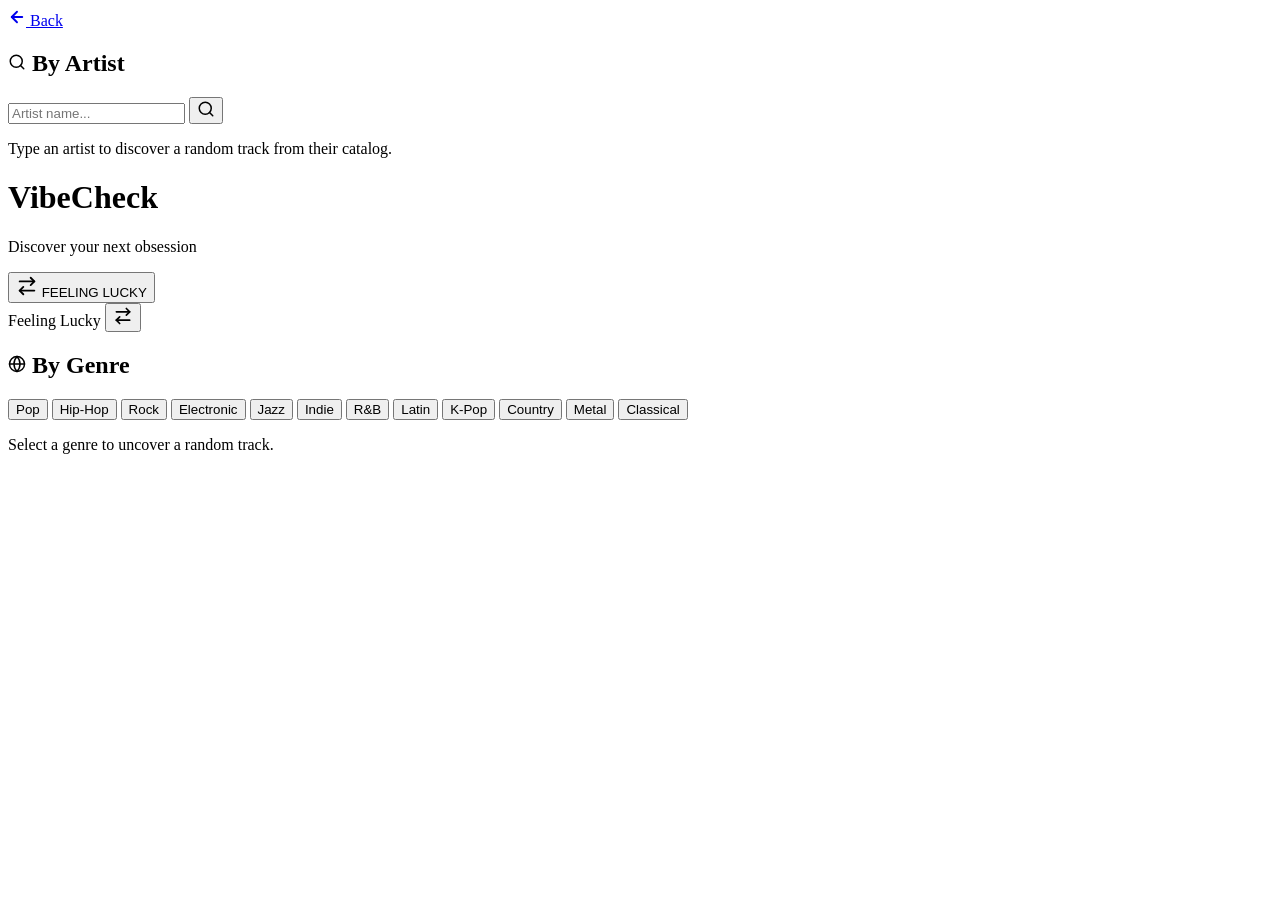
==== app.html @ c946455c "Rename VibeCheck3/app.html to app.html" ====
<!DOCTYPE html>
<html lang="en">
<head>
  <meta charset="UTF-8" />
  <meta name="viewport" content="width=device-width, initial-scale=1.0" />
  <title>VibeCheck</title>
  <link rel="icon" type="image/svg+xml" href="favicon.svg" />
  <link rel="preconnect" href="https://fonts.googleapis.com" />
  <link rel="preconnect" href="https://fonts.gstatic.com" crossorigin />
  <link href="https://fonts.googleapis.com/css2?family=Outfit:wght@300;400;500;700;900&family=Space+Grotesk:wght@400;500;700&display=swap" rel="stylesheet" />
  <link rel="stylesheet" href="style.css" />
</head>
<body>

  <a href="landing.html" class="back-btn" id="backBtn">
    <svg xmlns="http://www.w3.org/2000/svg" width="18" height="18" viewBox="0 0 24 24" fill="none" stroke="currentColor" stroke-width="2.5" stroke-linecap="round" stroke-linejoin="round"><path d="M19 12H5"/><path d="m12 19-7-7 7-7"/></svg>
    Back
  </a>

  <div class="layout">

    <!-- LEFT: By Artist -->
    <div class="panel panel--artist">
      <div class="panel__topbar panel__topbar--pink"></div>
      <h2 class="panel__title">
        <svg xmlns="http://www.w3.org/2000/svg" width="18" height="18" viewBox="0 0 24 24" fill="none" stroke="currentColor" stroke-width="2" stroke-linecap="round" stroke-linejoin="round" class="icon icon--pink"><circle cx="11" cy="11" r="8"/><path d="m21 21-4.3-4.3"/></svg>
        By Artist
      </h2>
      <form class="search-form" id="artistForm">
        <input type="text" id="artistInput" class="search-input" placeholder="Artist name..." autocomplete="off" />
        <button type="submit" class="search-btn search-btn--pink" id="artistBtn">
          <svg xmlns="http://www.w3.org/2000/svg" width="18" height="18" viewBox="0 0 24 24" fill="none" stroke="currentColor" stroke-width="2" stroke-linecap="round" stroke-linejoin="round"><circle cx="11" cy="11" r="8"/><path d="m21 21-4.3-4.3"/></svg>
        </button>
      </form>
      <div class="panel__result" id="artistResult">
        <p class="panel__empty">Type an artist to discover a random track from their catalog.</p>
      </div>
    </div>

    <!-- CENTER: Feeling Lucky -->
    <div class="panel panel--lucky">
      <div class="panel__topbar panel__topbar--purple"></div>
      <div class="panel__glow"></div>
      <div class="lucky-hero" id="luckyHero">
        <h1 class="lucky-title">VibeCheck</h1>
        <p class="lucky-sub">Discover your next obsession</p>
        <button class="lucky-btn" id="luckyBtn">
          <span class="lucky-btn__border"></span>
          <span class="lucky-btn__bg"></span>
          <span class="lucky-btn__label">
            <svg xmlns="http://www.w3.org/2000/svg" width="22" height="22" viewBox="0 0 24 24" fill="none" stroke="currentColor" stroke-width="2" stroke-linecap="round" stroke-linejoin="round"><path d="m16 3 4 4-4 4"/><path d="M20 7H4"/><path d="m8 21-4-4 4-4"/><path d="M4 17h16"/></svg>
            FEELING LUCKY
          </span>
        </button>
      </div>
      <div class="panel__result panel__result--lucky hidden" id="luckyResult">
        <div class="lucky-result-header">
          <span class="panel__title" style="margin-bottom:0">Feeling Lucky</span>
          <button class="reload-btn" id="luckyReload" title="Shuffle again">
            <svg xmlns="http://www.w3.org/2000/svg" width="20" height="20" viewBox="0 0 24 24" fill="none" stroke="currentColor" stroke-width="2" stroke-linecap="round" stroke-linejoin="round"><path d="m16 3 4 4-4 4"/><path d="M20 7H4"/><path d="m8 21-4-4 4-4"/><path d="M4 17h16"/></svg>
          </button>
        </div>
      </div>
    </div>

    <!-- RIGHT: By Genre -->
    <div class="panel panel--genre">
      <div class="panel__topbar panel__topbar--cyan"></div>
      <h2 class="panel__title">
        <svg xmlns="http://www.w3.org/2000/svg" width="18" height="18" viewBox="0 0 24 24" fill="none" stroke="currentColor" stroke-width="2" stroke-linecap="round" stroke-linejoin="round" class="icon icon--cyan"><circle cx="12" cy="12" r="10"/><path d="M12 2a14.5 14.5 0 0 0 0 20 14.5 14.5 0 0 0 0-20"/><path d="M2 12h20"/></svg>
        By Genre
      </h2>
      <div class="genre-chips">
        <button class="chip" data-genre="Pop">Pop</button>
        <button class="chip" data-genre="Hip-Hop">Hip-Hop</button>
        <button class="chip" data-genre="Rock">Rock</button>
        <button class="chip" data-genre="Electronic">Electronic</button>
        <button class="chip" data-genre="Jazz">Jazz</button>
        <button class="chip" data-genre="Indie">Indie</button>
        <button class="chip" data-genre="R&B">R&B</button>
        <button class="chip" data-genre="Latin">Latin</button>
        <button class="chip" data-genre="K-Pop">K-Pop</button>
        <button class="chip" data-genre="Country">Country</button>
        <button class="chip" data-genre="Metal">Metal</button>
        <button class="chip" data-genre="Classical">Classical</button>
      </div>
      <div class="panel__result" id="genreResult">
        <p class="panel__empty">Select a genre to uncover a random track.</p>
      </div>
    </div>

  </div>

  <script src="script.js"></script>
  <script>
    // Fade out on back button click
    document.getElementById("backBtn").addEventListener("click", function(e) {
      e.preventDefault();
      const href = this.getAttribute("href");
      document.body.style.opacity = "0";
      setTimeout(() => { window.location.href = href; }, 280);
    });
  </script>
</body>
</html>
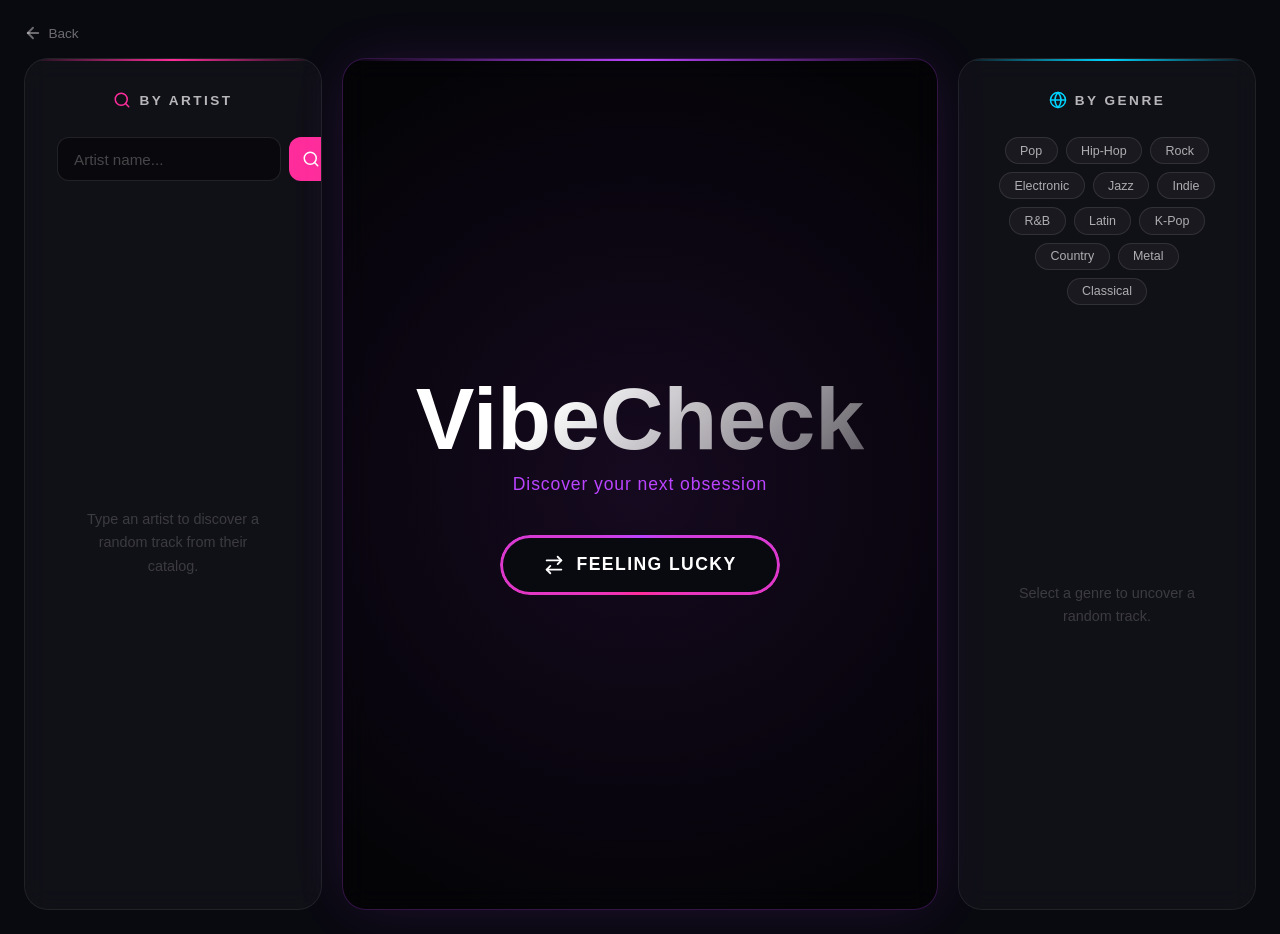
==== commit 5743786e: "Update app.html" ====
--- a/app.html
+++ b/app.html
@@ -4,7 +4,7 @@
   <meta charset="UTF-8" />
   <meta name="viewport" content="width=device-width, initial-scale=1.0" />
   <title>VibeCheck</title>
-  <link rel="icon" type="image/svg+xml" href="favicon.svg" />
+  <link rel="icon" type="image/png" href="titleimg.png" />
   <link rel="preconnect" href="https://fonts.googleapis.com" />
   <link rel="preconnect" href="https://fonts.gstatic.com" crossorigin />
   <link href="https://fonts.googleapis.com/css2?family=Outfit:wght@300;400;500;700;900&family=Space+Grotesk:wght@400;500;700&display=swap" rel="stylesheet" />
@@ -12,7 +12,7 @@
 </head>
 <body>
 
-  <a href="landing.html" class="back-btn" id="backBtn">
+  <a href="index.html" class="back-btn" id="backBtn">
     <svg xmlns="http://www.w3.org/2000/svg" width="18" height="18" viewBox="0 0 24 24" fill="none" stroke="currentColor" stroke-width="2.5" stroke-linecap="round" stroke-linejoin="round"><path d="M19 12H5"/><path d="m12 19-7-7 7-7"/></svg>
     Back
   </a>
--- a/style.css
+++ b/style.css
@@ -0,0 +1,803 @@
+*, *::before, *::after { box-sizing: border-box; margin: 0; padding: 0; }
+
+:root {
+  --bg: #090910;
+  --card: #0e0e18;
+  --border: rgba(255,255,255,0.07);
+  --purple: #bb44ff;
+  --pink: #ff2d9b;
+  --cyan: #00d4ff;
+  --text: #f5f5f7;
+  --muted: rgba(255,255,255,0.22);
+  --font-sans: 'Outfit', sans-serif;
+  --font-display: 'Space Grotesk', sans-serif;
+}
+
+body {
+  background: var(--bg);
+  color: var(--text);
+  font-family: var(--font-sans);
+  min-height: 100dvh;
+  padding: 1.5rem;
+  overflow-x: hidden;
+}
+
+/* ═══════════════════════════════════════════════
+   APP PAGE LAYOUT
+═══════════════════════════════════════════════ */
+.layout {
+  display: grid;
+  grid-template-columns: 1fr 2fr 1fr;
+  gap: 1.25rem;
+  max-width: 1400px;
+  margin: 0 auto;
+  min-height: calc(100dvh - 3rem);
+}
+
+@media (max-width: 900px) {
+  .layout { grid-template-columns: 1fr; }
+  .panel--lucky { order: -1; min-height: 500px; }
+}
+
+/* Back button */
+.back-btn {
+  display: inline-flex;
+  align-items: center;
+  gap: 0.4rem;
+  color: rgba(255,255,255,0.4);
+  text-decoration: none;
+  font-size: 0.85rem;
+  font-weight: 500;
+  margin-bottom: 1rem;
+  transition: color 0.2s;
+}
+.back-btn:hover { color: rgba(255,255,255,0.85); }
+
+/* ═══════════════════════════════════════════════
+   AUDIO
+═══════════════════════════════════════════════ */
+audio { display: none; }
+
+.play-overlay {
+  position: absolute;
+  inset: 0;
+  background: rgba(0,0,0,0.4);
+  display: flex;
+  align-items: center;
+  justify-content: center;
+  opacity: 0;
+  transition: opacity 0.3s ease;
+  border-radius: inherit;
+}
+.song-card__art:hover .play-overlay { opacity: 1; }
+.song-card__art.is-playing .play-overlay { opacity: 0; }
+.song-card__art.is-playing:hover .play-overlay { opacity: 1; }
+
+.no-preview {
+  font-size: 0.75rem;
+  color: var(--pink);
+  opacity: 0.6;
+  margin: 1rem 0;
+  font-style: italic;
+}
+
+/* ═══════════════════════════════════════════════
+   PANEL BASE
+═══════════════════════════════════════════════ */
+.panel {
+  background: rgba(255,255,255,0.03);
+  border: 1px solid var(--border);
+  border-radius: 1.5rem;
+  padding: 2rem;
+  display: flex;
+  flex-direction: column;
+  align-items: center;
+  position: relative;
+  overflow: hidden;
+  backdrop-filter: blur(12px);
+}
+
+.panel__topbar {
+  position: absolute;
+  top: 0; left: 0; right: 0;
+  height: 2px;
+}
+.panel__topbar--pink   { background: linear-gradient(90deg, transparent, var(--pink), transparent); }
+.panel__topbar--purple { background: linear-gradient(90deg, transparent, var(--purple), transparent); }
+.panel__topbar--cyan   { background: linear-gradient(90deg, transparent, var(--cyan), transparent); }
+
+.panel--lucky {
+  background: rgba(0,0,0,0.55);
+  border-color: rgba(187,68,255,0.25);
+  box-shadow: 0 0 60px -12px rgba(187,68,255,0.18);
+  justify-content: center;
+}
+
+.panel__glow {
+  position: absolute;
+  inset: -6rem;
+  background: radial-gradient(circle, rgba(187,68,255,0.1), transparent 70%);
+  pointer-events: none;
+  border-radius: 50%;
+}
+
+.panel__title {
+  font-family: var(--font-display);
+  font-size: 0.85rem;
+  font-weight: 700;
+  letter-spacing: 0.18em;
+  text-transform: uppercase;
+  color: rgba(255,255,255,0.7);
+  display: flex;
+  align-items: center;
+  gap: 0.5rem;
+  margin-bottom: 1.75rem;
+}
+.icon--pink { color: var(--pink); }
+.icon--cyan { color: var(--cyan); }
+
+/* ═══════════════════════════════════════════════
+   SEARCH
+═══════════════════════════════════════════════ */
+.search-form {
+  display: flex;
+  gap: 0.5rem;
+  width: 100%;
+  max-width: 280px;
+  margin-bottom: 1.75rem;
+}
+
+.search-input {
+  flex: 1;
+  background: rgba(0,0,0,0.4);
+  border: 1px solid rgba(255,255,255,0.1);
+  border-radius: 0.75rem;
+  color: #fff;
+  font-family: var(--font-sans);
+  font-size: 0.95rem;
+  padding: 0.65rem 1rem;
+  outline: none;
+  transition: border-color 0.2s;
+}
+.search-input::placeholder { color: rgba(255,255,255,0.25); }
+.search-input:focus { border-color: var(--pink); }
+
+.search-btn {
+  width: 44px;
+  height: 44px;
+  border-radius: 0.75rem;
+  border: none;
+  cursor: pointer;
+  display: flex;
+  align-items: center;
+  justify-content: center;
+  flex-shrink: 0;
+  transition: opacity 0.2s, transform 0.1s;
+  color: #fff;
+}
+.search-btn:active { transform: scale(0.93); }
+.search-btn:disabled { opacity: 0.5; cursor: not-allowed; }
+.search-btn--pink { background: var(--pink); }
+
+/* ═══════════════════════════════════════════════
+   GENRE CHIPS
+═══════════════════════════════════════════════ */
+.genre-chips {
+  display: flex;
+  flex-wrap: wrap;
+  gap: 0.5rem;
+  justify-content: center;
+  max-width: 300px;
+  margin-bottom: 1.75rem;
+}
+
+.chip {
+  padding: 0.35rem 0.9rem;
+  border-radius: 999px;
+  border: 1px solid rgba(255,255,255,0.1);
+  background: rgba(255,255,255,0.04);
+  color: rgba(255,255,255,0.65);
+  font-family: var(--font-sans);
+  font-size: 0.78rem;
+  font-weight: 500;
+  cursor: pointer;
+  transition: background 0.15s, color 0.15s, border-color 0.15s, transform 0.1s;
+}
+.chip:hover { background: var(--cyan); color: #000; border-color: var(--cyan); }
+.chip:active { transform: scale(0.94); }
+.chip:disabled { opacity: 0.4; cursor: not-allowed; }
+
+/* ═══════════════════════════════════════════════
+   PANEL RESULT AREA
+═══════════════════════════════════════════════ */
+.panel__result {
+  flex: 1;
+  width: 100%;
+  display: flex;
+  flex-direction: column;
+  align-items: center;
+  justify-content: center;
+  min-height: 380px;
+}
+.panel__result--lucky {
+  min-height: 480px;
+  padding-top: 3rem;
+  justify-content: flex-start;
+}
+.panel__empty {
+  color: rgba(255,255,255,0.18);
+  text-align: center;
+  max-width: 180px;
+  font-size: 0.9rem;
+  line-height: 1.6;
+}
+
+/* ═══════════════════════════════════════════════
+   SPINNER
+═══════════════════════════════════════════════ */
+.spinner {
+  display: flex;
+  flex-direction: column;
+  align-items: center;
+  gap: 1rem;
+}
+.spinner__disc {
+  width: 48px;
+  height: 48px;
+  border-radius: 50%;
+  border: 3px solid rgba(255,255,255,0.1);
+  border-top-color: var(--purple);
+  animation: spin 0.9s linear infinite;
+}
+.spinner__disc--pink { border-top-color: var(--pink); }
+.spinner__disc--cyan { border-top-color: var(--cyan); }
+.spinner__disc--lg   { width: 64px; height: 64px; }
+.spinner__text {
+  font-size: 0.75rem;
+  letter-spacing: 0.2em;
+  text-transform: uppercase;
+  color: rgba(255,255,255,0.5);
+  animation: pulse 1.4s ease-in-out infinite;
+}
+
+@keyframes spin  { to { transform: rotate(360deg); } }
+@keyframes pulse { 0%,100% { opacity: 1; } 50% { opacity: 0.35; } }
+
+/* ═══════════════════════════════════════════════
+   ERROR
+═══════════════════════════════════════════════ */
+.error-msg {
+  display: flex;
+  flex-direction: column;
+  align-items: center;
+  gap: 0.5rem;
+  color: #ff5757;
+  text-align: center;
+}
+
+/* ═══════════════════════════════════════════════
+   SONG CARD
+═══════════════════════════════════════════════ */
+.song-card {
+  display: flex;
+  flex-direction: column;
+  align-items: center;
+  width: 100%;
+  max-width: 300px;
+  animation: fadeIn 0.35s ease;
+}
+
+@keyframes fadeIn {
+  from { opacity: 0; transform: scale(0.96); }
+  to   { opacity: 1; transform: scale(1); }
+}
+
+.song-card__art {
+  width: 100%;
+  aspect-ratio: 1;
+  border-radius: 1rem;
+  overflow: hidden;
+  box-shadow: 0 20px 60px rgba(0,0,0,0.6);
+  border: 1px solid rgba(255,255,255,0.08);
+  margin-bottom: 1.25rem;
+  position: relative;
+}
+.song-card__art img {
+  width: 100%;
+  height: 100%;
+  object-fit: cover;
+  display: block;
+  transition: transform 0.5s ease;
+}
+.song-card__art:hover img { transform: scale(1.05); }
+
+.song-card__info { text-align: center; width: 100%; }
+
+.song-card__track {
+  font-family: var(--font-display);
+  font-size: 1.2rem;
+  font-weight: 700;
+  color: #fff;
+  white-space: nowrap;
+  overflow: hidden;
+  text-overflow: ellipsis;
+  margin-bottom: 0.3rem;
+}
+.song-card__artist {
+  font-size: 1rem;
+  color: var(--purple);
+  white-space: nowrap;
+  overflow: hidden;
+  text-overflow: ellipsis;
+  margin-bottom: 0.2rem;
+}
+.song-card__album {
+  font-size: 0.8rem;
+  color: rgba(255,255,255,0.35);
+  white-space: nowrap;
+  overflow: hidden;
+  text-overflow: ellipsis;
+  margin-bottom: 1rem;
+}
+
+/* ═══════════════════════════════════════════════
+   FEELING LUCKY HERO
+═══════════════════════════════════════════════ */
+.lucky-hero {
+  display: flex;
+  flex-direction: column;
+  align-items: center;
+  gap: 2.5rem;
+  text-align: center;
+  position: relative;
+  z-index: 1;
+  animation: fadeIn 0.4s ease;
+}
+.lucky-title {
+  font-family: var(--font-display);
+  font-size: clamp(3rem, 8vw, 5.5rem);
+  font-weight: 700;
+  background: linear-gradient(135deg, #fff 30%, rgba(255,255,255,0.35));
+  -webkit-background-clip: text;
+  -webkit-text-fill-color: transparent;
+  background-clip: text;
+  line-height: 1.05;
+}
+.lucky-sub {
+  font-size: 1.1rem;
+  color: var(--purple);
+  font-weight: 500;
+  letter-spacing: 0.05em;
+  margin-top: -2rem;
+}
+
+.lucky-btn {
+  position: relative;
+  display: inline-flex;
+  align-items: center;
+  justify-content: center;
+  padding: 3px;
+  border-radius: 999px;
+  border: none;
+  background: transparent;
+  cursor: pointer;
+  overflow: hidden;
+}
+.lucky-btn__border {
+  position: absolute;
+  inset: 0;
+  background: conic-gradient(from 0deg, var(--purple), var(--pink), var(--purple));
+  animation: spin 2.5s linear infinite;
+  border-radius: 999px;
+}
+.lucky-btn__bg {
+  position: absolute;
+  inset: 3px;
+  background: var(--bg);
+  border-radius: 999px;
+  transition: background 0.2s;
+}
+.lucky-btn:hover .lucky-btn__bg { background: #100a1a; }
+.lucky-btn__label {
+  position: relative;
+  display: inline-flex;
+  align-items: center;
+  gap: 0.7rem;
+  padding: 1rem 2.5rem;
+  font-family: var(--font-display);
+  font-size: 1.1rem;
+  font-weight: 700;
+  letter-spacing: 0.08em;
+  color: #fff;
+  border-radius: 999px;
+  transition: transform 0.1s;
+  z-index: 1;
+}
+.lucky-btn:active .lucky-btn__label { transform: scale(0.96); }
+
+.lucky-result-header {
+  display: flex;
+  align-items: center;
+  justify-content: space-between;
+  width: 100%;
+  padding: 0 0.5rem 1.5rem;
+}
+
+.reload-btn {
+  width: 38px;
+  height: 38px;
+  border-radius: 50%;
+  border: none;
+  background: rgba(255,255,255,0.06);
+  color: rgba(255,255,255,0.45);
+  display: flex;
+  align-items: center;
+  justify-content: center;
+  cursor: pointer;
+  transition: background 0.2s, color 0.2s, transform 0.1s;
+}
+.reload-btn:hover { background: rgba(255,255,255,0.12); color: #fff; }
+.reload-btn:active { transform: scale(0.9); }
+.reload-btn:disabled { opacity: 0.4; cursor: not-allowed; }
+
+/* ═══════════════════════════════════════════════
+   LANDING PAGE
+═══════════════════════════════════════════════ */
+.landing {
+  display: grid;
+  grid-template-columns: 1fr 2fr 1fr;
+  gap: 1.25rem;
+  max-width: 1400px;
+  margin: 0 auto;
+  min-height: calc(100dvh - 3rem);
+}
+
+@media (max-width: 900px) {
+  .landing { grid-template-columns: 1fr; }
+}
+
+/* Profile Card */
+.profile-card {
+  background: rgba(255,255,255,0.03);
+  border: 1px solid var(--border);
+  border-radius: 1.5rem;
+  padding: 2.5rem 2rem;
+  display: flex;
+  flex-direction: column;
+  align-items: center;
+  text-align: center;
+  position: relative;
+  overflow: hidden;
+  backdrop-filter: blur(12px);
+}
+
+.profile-card__topbar {
+  position: absolute;
+  top: 0; left: 0; right: 0;
+  height: 2px;
+  background: linear-gradient(90deg, transparent, var(--pink), transparent);
+}
+
+.profile-avatar {
+  width: 80px;
+  height: 80px;
+  border-radius: 50%;
+  background: linear-gradient(135deg, var(--purple), var(--pink));
+  display: flex;
+  align-items: center;
+  justify-content: center;
+  font-family: var(--font-display);
+  font-size: 2rem;
+  font-weight: 700;
+  color: #fff;
+  margin-bottom: 1.25rem;
+  box-shadow: 0 0 30px rgba(187,68,255,0.3);
+}
+
+.profile-name {
+  font-family: var(--font-display);
+  font-size: 1.6rem;
+  font-weight: 700;
+  color: #fff;
+  margin-bottom: 0.6rem;
+}
+
+.profile-bio {
+  font-size: 0.88rem;
+  color: rgba(255,255,255,0.4);
+  line-height: 1.65;
+  margin-bottom: 1.75rem;
+}
+
+.profile-links {
+  display: flex;
+  flex-direction: column;
+  gap: 0.65rem;
+  width: 100%;
+  max-width: 220px;
+  margin-bottom: 2rem;
+}
+
+.profile-link {
+  display: flex;
+  align-items: center;
+  gap: 0.6rem;
+  padding: 0.65rem 1.2rem;
+  border-radius: 0.75rem;
+  text-decoration: none;
+  font-size: 0.9rem;
+  font-weight: 500;
+  border: 1px solid transparent;
+  transition: background 0.2s, border-color 0.2s, transform 0.1s;
+}
+.profile-link:active { transform: scale(0.97); }
+
+.profile-link--ig {
+  background: rgba(255,45,155,0.1);
+  border-color: rgba(255,45,155,0.25);
+  color: var(--pink);
+}
+.profile-link--ig:hover { background: rgba(255,45,155,0.18); border-color: rgba(255,45,155,0.45); }
+
+.profile-link--gh {
+  background: rgba(255,255,255,0.05);
+  border-color: rgba(255,255,255,0.12);
+  color: rgba(255,255,255,0.75);
+}
+.profile-link--gh:hover { background: rgba(255,255,255,0.1); border-color: rgba(255,255,255,0.25); }
+
+.profile-divider {
+  width: 100%;
+  height: 1px;
+  background: var(--border);
+  margin-bottom: 1.5rem;
+}
+
+.profile-tagline {
+  font-size: 0.75rem;
+  color: rgba(255,255,255,0.2);
+  line-height: 1.5;
+}
+
+/* Landing Hero */
+.landing-hero {
+  background: rgba(0,0,0,0.55);
+  border: 1px solid rgba(187,68,255,0.25);
+  border-radius: 1.5rem;
+  box-shadow: 0 0 80px -12px rgba(187,68,255,0.2);
+  display: flex;
+  align-items: center;
+  justify-content: center;
+  position: relative;
+  overflow: hidden;
+  backdrop-filter: blur(12px);
+}
+
+.landing-glow {
+  position: absolute;
+  inset: -8rem;
+  background: radial-gradient(circle, rgba(187,68,255,0.12), transparent 65%);
+  pointer-events: none;
+  border-radius: 50%;
+}
+
+.landing-hero__inner {
+  position: relative;
+  z-index: 1;
+  display: flex;
+  flex-direction: column;
+  align-items: center;
+  text-align: center;
+  gap: 1.5rem;
+  padding: 3rem 2rem;
+}
+
+.landing-eyebrow {
+  font-size: 0.8rem;
+  letter-spacing: 0.25em;
+  text-transform: uppercase;
+  color: rgba(255,255,255,0.3);
+  font-family: var(--font-display);
+}
+
+.landing-title {
+  font-family: var(--font-display);
+  font-size: clamp(3.5rem, 9vw, 6.5rem);
+  font-weight: 700;
+  background: linear-gradient(135deg, #fff 25%, rgba(255,255,255,0.3));
+  -webkit-background-clip: text;
+  -webkit-text-fill-color: transparent;
+  background-clip: text;
+  line-height: 1;
+  letter-spacing: -0.02em;
+}
+
+.landing-desc {
+  font-size: 1rem;
+  color: rgba(255,255,255,0.4);
+  max-width: 320px;
+  line-height: 1.6;
+}
+
+/* GO button */
+.go-btn {
+  position: relative;
+  display: inline-flex;
+  align-items: center;
+  justify-content: center;
+  padding: 3px;
+  border-radius: 999px;
+  text-decoration: none;
+  overflow: hidden;
+  margin-top: 0.75rem;
+}
+.go-btn__border {
+  position: absolute;
+  inset: 0;
+  background: conic-gradient(from 0deg, var(--purple), var(--pink), var(--purple));
+  animation: spin 2.5s linear infinite;
+  border-radius: 999px;
+}
+.go-btn__bg {
+  position: absolute;
+  inset: 3px;
+  background: var(--bg);
+  border-radius: 999px;
+  transition: background 0.2s;
+}
+.go-btn:hover .go-btn__bg { background: #100a1a; }
+.go-btn__label {
+  position: relative;
+  z-index: 1;
+  display: inline-flex;
+  align-items: center;
+  gap: 0.6rem;
+  padding: 1rem 3rem;
+  font-family: var(--font-display);
+  font-size: 1.3rem;
+  font-weight: 700;
+  letter-spacing: 0.12em;
+  color: #fff;
+  border-radius: 999px;
+  transition: transform 0.1s;
+}
+.go-btn:active .go-btn__label { transform: scale(0.96); }
+
+/* Last Played Card */
+.lastplayed-card {
+  background: rgba(255,255,255,0.03);
+  border: 1px solid var(--border);
+  border-radius: 1.5rem;
+  padding: 2rem 1.5rem;
+  display: flex;
+  flex-direction: column;
+  position: relative;
+  overflow: hidden;
+  backdrop-filter: blur(12px);
+}
+
+.lastplayed-card__topbar {
+  position: absolute;
+  top: 0; left: 0; right: 0;
+  height: 2px;
+  background: linear-gradient(90deg, transparent, var(--cyan), transparent);
+}
+
+.lastplayed-title {
+  font-family: var(--font-display);
+  font-size: 0.8rem;
+  font-weight: 700;
+  letter-spacing: 0.18em;
+  text-transform: uppercase;
+  color: rgba(255,255,255,0.5);
+  display: flex;
+  align-items: center;
+  gap: 0.45rem;
+  margin-bottom: 1.5rem;
+  color: var(--cyan);
+}
+
+.lastplayed-list {
+  list-style: none;
+  display: flex;
+  flex-direction: column;
+  gap: 0.75rem;
+  flex: 1;
+}
+
+.lastplayed-item {
+  display: flex;
+  align-items: center;
+  gap: 0.75rem;
+  padding: 0.6rem;
+  border-radius: 0.75rem;
+  background: rgba(255,255,255,0.03);
+  border: 1px solid rgba(255,255,255,0.05);
+  transition: background 0.15s;
+}
+.lastplayed-item:hover { background: rgba(255,255,255,0.06); }
+
+.lastplayed-item__art {
+  width: 44px;
+  height: 44px;
+  border-radius: 0.5rem;
+  object-fit: cover;
+  flex-shrink: 0;
+}
+
+.lastplayed-item__info {
+  min-width: 0;
+}
+
+.lastplayed-item__track {
+  font-size: 0.85rem;
+  font-weight: 600;
+  color: #fff;
+  white-space: nowrap;
+  overflow: hidden;
+  text-overflow: ellipsis;
+}
+
+.lastplayed-item__artist {
+  font-size: 0.75rem;
+  color: rgba(255,255,255,0.4);
+  white-space: nowrap;
+  overflow: hidden;
+  text-overflow: ellipsis;
+}
+
+.lastplayed-empty {
+  flex: 1;
+  display: flex;
+  align-items: center;
+  justify-content: center;
+  text-align: center;
+  color: rgba(255,255,255,0.18);
+  font-size: 0.88rem;
+  line-height: 1.65;
+  padding: 2rem 0;
+}
+
+.lastplayed-cta {
+  display: block;
+  text-align: center;
+  margin-top: 1.5rem;
+  padding: 0.6rem;
+  border-radius: 0.75rem;
+  background: rgba(0,212,255,0.08);
+  border: 1px solid rgba(0,212,255,0.18);
+  color: var(--cyan);
+  text-decoration: none;
+  font-size: 0.82rem;
+  font-weight: 500;
+  transition: background 0.2s, border-color 0.2s;
+}
+.lastplayed-cta:hover { background: rgba(0,212,255,0.14); border-color: rgba(0,212,255,0.35); }
+
+/* ═══════════════════════════════════════════════
+   UTILITY
+═══════════════════════════════════════════════ */
+.hidden { display: none !important; }
+/* Custom scrollbar */
+::-webkit-scrollbar {
+  width: 6px;
+}
+
+::-webkit-scrollbar-track {
+  background: rgba(255, 255, 255, 0.03);
+}
+
+::-webkit-scrollbar-thumb {
+  background: linear-gradient(180deg, #bb44ff, #ff2d9b);
+  border-radius: 999px;
+}
+
+::-webkit-scrollbar-thumb:hover {
+  background: linear-gradient(180deg, #cc66ff, #ff50b0);
+}
+
+/* Firefox */
+* {
+  scrollbar-width: thin;
+  scrollbar-color: #bb44ff transparent;
+}
